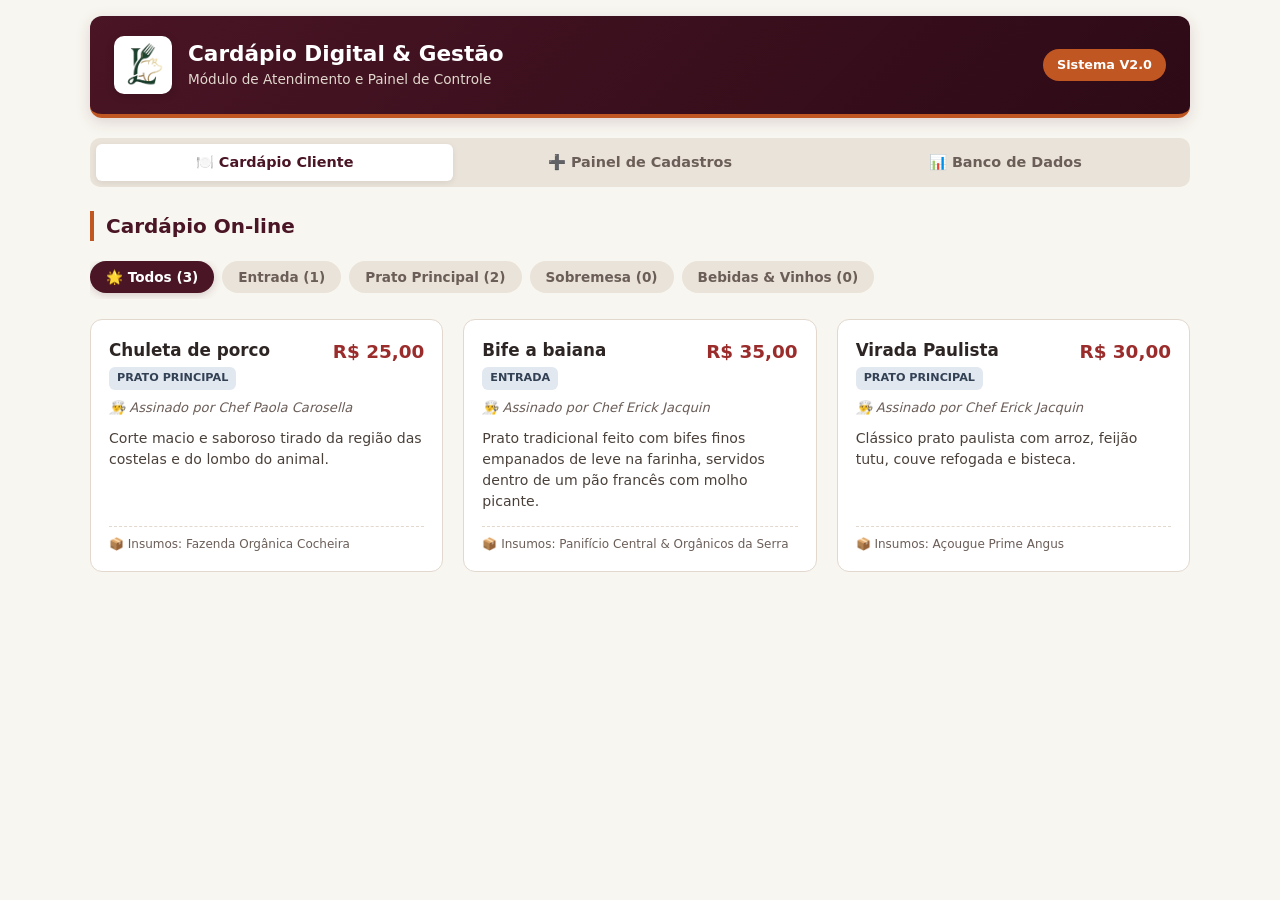
==== frontend/index.html @ 44ae213c "Organização do frontend" ====
<!DOCTYPE html>
<html lang="pt-BR">
<head>
    <meta charset="UTF-8">
    <meta name="viewport" content="width=device-width, initial-scale=1.0, maximum-scale=1.0">
    <title>Cardápio Digital - Painel & Cliente</title>
    <style>
        /* ==========================================================================
           1. VARIÁVEIS DE DESIGN & RESET
           ========================================================================== */
        :root {
            --primary-color: #4a1525;      /* Vinho Burgunda */
            --primary-hover: #360f1b;
            --accent-color: #c05621;       /* Terracota / Âmbar */
            --bg-body: #f8f6f0;            /* Creme suave */
            --card-bg: #ffffff;
            --text-main: #2c2523;
            --text-muted: #6b5e58;
            --border-color: #e2d8ce;
            --price-color: #9b2c2c;
            --danger-color: #e53e3e;
            
            /* Badges de Categorias */
            --badge-bg: #e2e8f0;
            --badge-text: #334155;
        }

        * {
            box-sizing: border-box;
            margin: 0;
            padding: 0;
            font-family: 'Segoe UI', system-ui, -apple-system, sans-serif;
        }

        body {
            background-color: var(--bg-body);
            color: var(--text-main);
            padding: 16px;
            line-height: 1.5;
        }

        .container {
            max-width: 1100px;
            margin: 0 auto;
        }

        /* Toast de Notificação */
        #toast {
            position: fixed;
            bottom: 20px;
            right: 20px;
            background-color: #2b6cb0;
            color: white;
            padding: 12px 20px;
            border-radius: 8px;
            box-shadow: 0 4px 12px rgba(0,0,0,0.15);
            font-weight: 600;
            display: none;
            z-index: 1000;
            transition: all 0.3s ease;
        }

        /* ==========================================================================
           2. CABEÇALHO, LOGO & NAVEGAÇÃO DE ABAS
           ========================================================================== */
        header {
            background: linear-gradient(135deg, var(--primary-color), #2d0a16);
            color: #ffffff;
            padding: 20px 24px;
            border-radius: 12px;
            margin-bottom: 20px;
            box-shadow: 0 4px 15px rgba(74, 21, 37, 0.15);
            display: flex;
            justify-content: space-between;
            align-items: center;
            border-bottom: 4px solid var(--accent-color);
            flex-wrap: wrap;
            gap: 12px;
        }

        .header-brand {
            display: flex;
            align-items: center;
            gap: 16px;
        }

        .logo-container {
            background-color: #ffffff;
            padding: 6px;
            border-radius: 10px;
            display: flex;
            align-items: center;
            justify-content: center;
            box-shadow: 0 2px 8px rgba(0, 0, 0, 0.15);
            width: 58px;
            height: 58px;
            flex-shrink: 0;
        }

        .header-logo {
            max-width: 100%;
            max-height: 100%;
            object-fit: contain;
        }

        header h1 {
            font-size: 1.35rem;
            font-weight: 700;
            line-height: 1.2;
        }

        header p {
            color: #e2d8ce;
            font-size: 0.85rem;
            margin-top: 2px;
        }

        .badge-version {
            background-color: var(--accent-color);
            color: #fff;
            padding: 6px 14px;
            border-radius: 20px;
            font-size: 0.8rem;
            font-weight: 600;
        }

        /* Barra de Abas Principal */
        .main-tabs {
            display: flex;
            gap: 8px;
            margin-bottom: 24px;
            background: #eae3d9;
            padding: 6px;
            border-radius: 10px;
            overflow-x: auto;
        }

        .tab-btn {
            flex: 1;
            padding: 10px 16px;
            border: none;
            background: transparent;
            color: var(--text-muted);
            font-weight: 700;
            font-size: 0.9rem;
            border-radius: 6px;
            cursor: pointer;
            transition: all 0.2s ease;
            white-space: nowrap;
            text-align: center;
        }

        .tab-btn.active {
            background-color: var(--card-bg);
            color: var(--primary-color);
            box-shadow: 0 2px 6px rgba(0,0,0,0.08);
        }

        .tab-content {
            display: none;
        }

        .tab-content.active {
            display: block;
        }

        /* ==========================================================================
           3. TITULOS DE SEÇÃO & FILTROS
           ========================================================================== */
        .section-header {
            display: flex;
            align-items: center;
            margin: 10px 0 20px 0;
        }

        .section-header h2 {
            font-size: 1.25rem;
            color: var(--primary-color);
            border-left: 4px solid var(--accent-color);
            padding-left: 12px;
        }

        .category-filter {
            display: flex;
            gap: 8px;
            margin-bottom: 20px;
            overflow-x: auto;
            padding-bottom: 6px;
            -webkit-overflow-scrolling: touch;
        }

        .category-btn {
            background-color: #eae3d9;
            color: var(--text-muted);
            border: none;
            padding: 8px 16px;
            border-radius: 25px;
            font-weight: 600;
            font-size: 0.85rem;
            cursor: pointer;
            transition: all 0.2s ease;
            white-space: nowrap;
        }

        .category-btn:hover, .category-btn.active {
            background-color: var(--primary-color);
            color: #ffffff;
            box-shadow: 0 2px 8px rgba(74, 21, 37, 0.2);
        }

        /* ==========================================================================
           4. CARDÁPIO - CARDS DE PRATOS
           ========================================================================== */
        .menu-grid {
            display: grid;
            grid-template-columns: repeat(auto-fill, minmax(290px, 1fr));
            gap: 20px;
            margin-bottom: 30px;
        }

        .menu-card {
            background: var(--card-bg);
            border: 1px solid var(--border-color);
            border-radius: 12px;
            padding: 18px;
            transition: transform 0.2s ease, box-shadow 0.2s ease;
            display: flex;
            flex-direction: column;
            justify-content: space-between;
        }

        .menu-card:hover {
            transform: translateY(-3px);
            box-shadow: 0 8px 20px rgba(0,0,0,0.06);
        }

        .card-top {
            display: flex;
            justify-content: space-between;
            align-items: flex-start;
            margin-bottom: 8px;
            gap: 8px;
        }

        .dish-title {
            font-size: 1.05rem;
            font-weight: 700;
            color: var(--text-main);
        }

        .dish-price {
            font-size: 1.15rem;
            font-weight: 800;
            color: var(--price-color);
            white-space: nowrap;
        }

        .badge-cat {
            display: inline-block;
            padding: 3px 8px;
            border-radius: 6px;
            font-size: 0.7rem;
            font-weight: 700;
            text-transform: uppercase;
            margin-top: 4px;
            background-color: var(--badge-bg);
            color: var(--badge-text);
        }

        .chef-signature {
            font-size: 0.82rem;
            color: var(--text-muted);
            font-style: italic;
            margin-bottom: 10px;
        }

        .dish-desc {
            font-size: 0.88rem;
            color: #4a403a;
            margin-bottom: 14px;
        }

        .supplier-info {
            font-size: 0.75rem;
            color: var(--text-muted);
            padding-top: 8px;
            border-top: 1px dashed var(--border-color);
        }

        /* ==========================================================================
           5. FORMULÁRIOS ADMINISTRATIVOS
           ========================================================================== */
        .form-card {
            background: var(--card-bg);
            border: 1px solid var(--border-color);
            border-radius: 12px;
            padding: 20px;
            margin-bottom: 24px;
            box-shadow: 0 2px 10px rgba(0,0,0,0.02);
        }

        .form-title {
            font-size: 1.05rem;
            font-weight: 700;
            color: var(--primary-color);
            margin-bottom: 16px;
            padding-bottom: 8px;
            border-bottom: 1px solid var(--border-color);
        }

        .form-grid {
            display: grid;
            grid-template-columns: repeat(12, 1fr);
            gap: 16px;
        }

        .col-12 { grid-column: span 12; }
        .col-6  { grid-column: span 6; }
        .col-4  { grid-column: span 4; }
        .col-3  { grid-column: span 3; }

        .form-group {
            display: flex;
            flex-direction: column;
        }

        .form-group label {
            font-size: 0.82rem;
            font-weight: 700;
            color: var(--text-main);
            margin-bottom: 6px;
        }

        .form-control {
            background-color: #faf8f5;
            border: 1px solid #ccc3b8;
            border-radius: 6px;
            padding: 10px 12px;
            font-size: 0.95rem; /* Evita auto-zoom no iOS */
            color: var(--text-main);
            outline: none;
            transition: border-color 0.2s, box-shadow 0.2s;
            width: 100%;
        }

        .form-control:focus {
            border-color: var(--accent-color);
            box-shadow: 0 0 0 3px rgba(192, 86, 33, 0.15);
            background-color: #ffffff;
        }

        textarea.form-control {
            resize: vertical;
            min-height: 80px;
        }

        .btn-primary {
            background-color: var(--primary-color);
            color: #ffffff;
            border: none;
            padding: 12px 24px;
            border-radius: 6px;
            font-weight: 700;
            font-size: 0.9rem;
            cursor: pointer;
            transition: background-color 0.2s;
            display: inline-block;
        }

        .btn-primary:hover {
            background-color: var(--primary-hover);
        }

        .side-forms {
            display: grid;
            grid-template-columns: 1fr 1fr;
            gap: 20px;
        }

        /* ==========================================================================
           6. TABELA DE DADOS
           ========================================================================== */
        .table-responsive {
            overflow-x: auto;
            border-radius: 8px;
            border: 1px solid var(--border-color);
            background: var(--card-bg);
            -webkit-overflow-scrolling: touch;
        }

        .data-table {
            width: 100%;
            border-collapse: collapse;
            text-align: left;
            font-size: 0.88rem;
            min-width: 600px;
        }

        .data-table th {
            background-color: var(--primary-color);
            color: #ffffff;
            padding: 12px 16px;
            font-weight: 600;
        }

        .data-table td {
            padding: 12px 16px;
            border-bottom: 1px solid var(--border-color);
        }

        .data-table tr:hover {
            background-color: #faf8f5;
        }

        .btn-delete {
            background-color: var(--danger-color);
            color: white;
            border: none;
            padding: 4px 10px;
            border-radius: 4px;
            cursor: pointer;
            font-size: 0.75rem;
            font-weight: bold;
        }

        .btn-delete:hover {
            background-color: #c53030;
        }

        .empty-state {
            text-align: center;
            padding: 30px;
            color: var(--text-muted);
            font-style: italic;
        }

        /* ==========================================================================
           7. MEDIA QUERIES (RESPONSIVIDADE)
           ========================================================================== */
        @media (max-width: 850px) {
            .side-forms { grid-template-columns: 1fr; }
            .col-6, .col-4, .col-3 { grid-column: span 12; }
            
            header {
                flex-direction: column;
                align-items: flex-start;
            }

            .badge-version {
                align-self: flex-start;
            }

            .menu-grid {
                grid-template-columns: 1fr;
            }
        }
    </style>
</head>
<body>

    <div class="container">
        
        <!-- Header -->
        <header>
            <div class="header-brand">
                <div class="logo-container">
                    <img src="logo_do_restarante-removebg-preview.png" alt="Logo" class="header-logo" onerror="this.style.display='none'">
                </div>
                <div>
                    <h1>Cardápio Digital & Gestão</h1>
                    <p>Módulo de Atendimento e Painel de Controle</p>
                </div>
            </div>
            <span class="badge-version">Sistema V2.0</span>
        </header>

        <!-- Navegação por Abas Responsivas -->
        <nav class="main-tabs">
            <button class="tab-btn active" onclick="switchTab('cliente-tab')">🍽️ Cardápio Cliente</button>
            <button class="tab-btn" onclick="switchTab('admin-tab')">➕ Painel de Cadastros</button>
            <button class="tab-btn" onclick="switchTab('dados-tab')">📊 Banco de Dados</button>
        </nav>

        <!-- ==========================================
             ABA 1: VISÃO DO CLIENTE
             ========================================== -->
        <div id="cliente-tab" class="tab-content active">
            <div class="section-header">
                <h2>Cardápio On-line</h2>
            </div>

            <!-- Filtros Dinâmicos -->
            <div class="category-filter" id="categoryFilterContainer">
                <!-- Injetado por JS -->
            </div>

            <!-- Grid de Pratos -->
            <div class="menu-grid" id="menuGrid">
                <!-- Injetado por JS -->
            </div>
        </div>

        <!-- ==========================================
             ABA 2: PAINEL DE CADASTROS (ADMIN)
             ========================================== -->
        <div id="admin-tab" class="tab-content">
            <div class="section-header">
                <h2>Painel Administrativo de Cadastros</h2>
            </div>

            <!-- Form: Prato -->
            <div class="form-card">
                <div class="form-title">➕ Cadastrar Novo Prato</div>
                <form id="formPrato">
                    <div class="form-grid">
                        <div class="form-group col-6">
                            <label for="nome">Nome do Prato *</label>
                            <input type="text" id="nome" class="form-control" placeholder="Ex: Medallion de Mignon ao Molho Gorgonzola" required>
                        </div>

                        <div class="form-group col-3">
                            <label for="preco">Preço (R$) *</label>
                            <input type="number" step="0.01" id="preco" class="form-control" placeholder="00.00" required>
                        </div>

                        <div class="form-group col-3">
                            <label for="categoria">Categoria *</label>
                            <select id="categoria" class="form-control" required>
                                <!-- Injetado por JS -->
                            </select>
                        </div>

                        <div class="form-group col-12">
                            <label for="descricao">Descrição Gastronômica & Ingredientes</label>
                            <textarea id="descricao" class="form-control" placeholder="Descreva os detalhes da preparação..."></textarea>
                        </div>

                        <div class="form-group col-6">
                            <label for="chef">Chef Responsável</label>
                            <select id="chef" class="form-control">
                                <!-- Injetado por JS -->
                            </select>
                        </div>

                        <div class="form-group col-6">
                            <label for="fornecedor">Fornecedor Principal de Insumo</label>
                            <input type="text" id="fornecedor" class="form-control" placeholder="Ex: Açougue Prime Angus">
                        </div>

                        <div class="form-group col-12" style="text-align: right; margin-top: 10px;">
                            <button type="submit" class="btn-primary">💾 Salvar Prato no Cardápio</button>
                        </div>
                    </div>
                </form>
            </div>

            <!-- Form Cadastros Auxiliares -->
            <div class="side-forms">
                <!-- Cadastro Categoria -->
                <div class="form-card">
                    <div class="form-title">📁 Cadastrar Nova Categoria</div>
                    <form id="formCategoria">
                        <div class="form-group" style="margin-bottom: 12px;">
                            <label for="cat_nome">Nome da Categoria *</label>
                            <input type="text" id="cat_nome" class="form-control" placeholder="Ex: Bebidas & Vinhos" required>
                        </div>
                        <button type="submit" class="btn-primary" style="width: 100%;">Salvar Categoria</button>
                    </form>
                </div>

                <!-- Cadastro Chef -->
                <div class="form-card">
                    <div class="form-title">👨‍🍳 Cadastrar Novo Chef</div>
                    <form id="formChef">
                        <div class="form-group" style="margin-bottom: 12px;">
                            <label for="chef_nome">Nome do Chef *</label>
                            <input type="text" id="chef_nome" class="form-control" placeholder="Ex: Chef Helena Rizzo" required>
                        </div>
                        <button type="submit" class="btn-primary" style="width: 100%;">Salvar Chef</button>
                    </form>
                </div>
            </div>
        </div>

        <!-- ==========================================
             ABA 3: TABELA DO BANCO DE DADOS
             ========================================== -->
        <div id="dados-tab" class="tab-content">
            <div class="section-header">
                <h2>Tabela Geral de Pratos (Visão do Banco de Dados)</h2>
            </div>

            <div class="table-responsive">
                <table class="data-table">
                    <thead>
                        <tr>
                            <th>ID</th>
                            <th>Prato</th>
                            <th>Categoria</th>
                            <th>Chef Responsável</th>
                            <th>Fornecedor Insumo</th>
                            <th style="text-align: right;">Preço</th>
                            <th style="text-align: center;">Ação</th>
                        </tr>
                    </thead>
                    <tbody id="dataTableBody">
                        <!-- Injetado por JS -->
                    </tbody>
                </table>
            </div>
        </div>

    </div>

    <!-- Toast Notification -->
    <div id="toast">Ação realizada com sucesso!</div>

    <!-- ==========================================================================
         8. LÓGICA DE JAVASCRIPT & PERSISTÊNCIA (LOCALSTORAGE)
         ========================================================================== -->
    <script>
        // Dados Padrão Iniciais
        const defaultState = {
            categories: ["Entrada", "Prato Principal", "Sobremesa", "Bebidas & Vinhos"],
            chefs: ["Chef Paola Carosella", "Chef Erick Jacquin"],
            dishes: [
                {
                    id: 1,
                    nome: "Chuleta de porco",
                    preco: 25.00,
                    categoria: "Prato Principal",
                    chef: "Chef Paola Carosella",
                    fornecedor: "Fazenda Orgânica Cocheira",
                    descricao: "Corte macio e saboroso tirado da região das costelas e do lombo do animal."
                },
                {
                    id: 2,
                    nome: "Bife a baiana",
                    preco: 35.00,
                    categoria: "Entrada",
                    chef: "Chef Erick Jacquin",
                    fornecedor: "Panifício Central & Orgânicos da Serra",
                    descricao: "Prato tradicional feito com bifes finos empanados de leve na farinha, servidos dentro de um pão francês com molho picante."
                },
                {
                    id: 3,
                    nome: "Virada Paulista",
                    preco: 30.00,
                    categoria: "Prato Principal",
                    chef: "Chef Erick Jacquin",
                    fornecedor: "Açougue Prime Angus",
                    descricao: "Clássico prato paulista com arroz, feijão tutu, couve refogada e bisteca."
                }
            ]
        };

        // Estado da Aplicação
        let appData = JSON.parse(localStorage.getItem('cardapio_data')) || defaultState;
        let activeCategoryFilter = "Todos";

        // Notificação Toast
        function showToast(message) {
            const toast = document.getElementById('toast');
            toast.innerText = message;
            toast.style.display = 'block';
            setTimeout(() => {
                toast.style.display = 'none';
            }, 3000);
        }

        // Troca de Abas
        function switchTab(tabId) {
            document.querySelectorAll('.tab-content').forEach(el => el.classList.remove('active'));
            document.querySelectorAll('.tab-btn').forEach(el => el.classList.remove('active'));
            
            document.getElementById(tabId).classList.add('active');
            event.currentTarget.classList.add('active');
        }

        // Salva Dados no LocalStorage
        function saveData() {
            localStorage.setItem('cardapio_data', JSON.stringify(appData));
            renderAll();
        }

        // Renderiza tudo
        function renderAll() {
            renderCategoriesFilter();
            renderSelects();
            renderMenu();
            renderTable();
        }

        // Renderiza Filtro de Categorias no Cardápio do Cliente
        function renderCategoriesFilter() {
            const container = document.getElementById('categoryFilterContainer');
            container.innerHTML = '';

            const allBtn = document.createElement('button');
            allBtn.className = `category-btn ${activeCategoryFilter === 'Todos' ? 'active' : ''}`;
            allBtn.innerText = `🌟 Todos (${appData.dishes.length})`;
            allBtn.onclick = () => { activeCategoryFilter = 'Todos'; renderAll(); };
            container.appendChild(allBtn);

            appData.categories.forEach(cat => {
                const count = appData.dishes.filter(d => d.categoria === cat).length;
                const btn = document.createElement('button');
                btn.className = `category-btn ${activeCategoryFilter === cat ? 'active' : ''}`;
                btn.innerText = `${cat} (${count})`;
                btn.onclick = () => { activeCategoryFilter = cat; renderAll(); };
                container.appendChild(btn);
            });
        }

        // Preenche Selects nos Formulários
        function renderSelects() {
            const catSelect = document.getElementById('categoria');
            const chefSelect = document.getElementById('chef');

            catSelect.innerHTML = '<option value="">Selecione...</option>';
            appData.categories.forEach(cat => {
                catSelect.innerHTML += `<option value="${cat}">${cat}</option>`;
            });

            chefSelect.innerHTML = '<option value="">Selecione o Chef...</option>';
            appData.chefs.forEach(chef => {
                chefSelect.innerHTML += `<option value="${chef}">${chef}</option>`;
            });
        }

        // Renderiza os Cards no Cardápio do Cliente
        function renderMenu() {
            const container = document.getElementById('menuGrid');
            container.innerHTML = '';

            const filteredDishes = activeCategoryFilter === 'Todos' 
                ? appData.dishes 
                : appData.dishes.filter(d => d.categoria === activeCategoryFilter);

            if (filteredDishes.length === 0) {
                container.innerHTML = `<div class="empty-state">Nenhum prato encontrado nesta categoria.</div>`;
                return;
            }

            filteredDishes.forEach(dish => {
                const card = document.createElement('div');
                card.className = 'menu-card';
                card.innerHTML = `
                    <div>
                        <div class="card-top">
                            <div>
                                <div class="dish-title">${dish.nome}</div>
                                <span class="badge-cat">${dish.categoria}</span>
                            </div>
                            <div class="dish-price">R$ ${parseFloat(dish.preco).toFixed(2).replace('.', ',')}</div>
                        </div>
                        <div class="chef-signature">👨‍🍳 Assinado por ${dish.chef || 'Chef da Casa'}</div>
                        <p class="dish-desc">${dish.descricao || 'Sem descrição informada.'}</p>
                    </div>
                    <div class="supplier-info">📦 Insumos: ${dish.fornecedor || 'Fornecedor Local'}</div>
                `;
                container.appendChild(card);
            });
        }

        // Renderiza a Tabela de Dados (Painel do Banco)
        function renderTable() {
            const tbody = document.getElementById('dataTableBody');
            tbody.innerHTML = '';

            if (appData.dishes.length === 0) {
                tbody.innerHTML = `<tr><td colspan="7" class="empty-state">Nenhum prato cadastrado.</td></tr>`;
                return;
            }

            appData.dishes.forEach(dish => {
                const tr = document.createElement('tr');
                tr.innerHTML = `
                    <td>#${dish.id}</td>
                    <td><strong>${dish.nome}</strong></td>
                    <td><span class="badge-cat">${dish.categoria}</span></td>
                    <td>${dish.chef || '-'}</td>
                    <td>${dish.fornecedor || '-'}</td>
                    <td style="text-align: right; font-weight: bold; color: var(--price-color);">
                        R$ ${parseFloat(dish.preco).toFixed(2).replace('.', ',')}
                    </td>
                    <td style="text-align: center;">
                        <button class="btn-delete" onclick="deleteDish(${dish.id})">🗑️ Excluir</button>
                    </td>
                `;
                tbody.appendChild(tr);
            });
        }

        // Função: Salvar Prato
        document.getElementById('formPrato').addEventListener('submit', (e) => {
            e.preventDefault();
            
            const newDish = {
                id: Date.now(),
                nome: document.getElementById('nome').value,
                preco: parseFloat(document.getElementById('preco').value),
                categoria: document.getElementById('categoria').value,
                descricao: document.getElementById('descricao').value,
                chef: document.getElementById('chef').value,
                fornecedor: document.getElementById('fornecedor').value
            };

            appData.dishes.push(newDish);
            saveData();
            e.target.reset();
            showToast("✅ Prato cadastrado com sucesso!");
        });

        // Função: Salvar Categoria
        document.getElementById('formCategoria').addEventListener('submit', (e) => {
            e.preventDefault();
            const catNome = document.getElementById('cat_nome').value.trim();

            if (catNome && !appData.categories.includes(catNome)) {
                appData.categories.push(catNome);
                saveData();
                e.target.reset();
                showToast("📁 Categoria salva!");
            }
        });

        // Função: Salvar Chef
        document.getElementById('formChef').addEventListener('submit', (e) => {
            e.preventDefault();
            const chefNome = document.getElementById('chef_nome').value.trim();

            if (chefNome && !appData.chefs.includes(chefNome)) {
                appData.chefs.push(chefNome);
                saveData();
                e.target.reset();
                showToast("👨‍🍳 Chef cadastrado!");
            }
        });

        // Função: Deletar Prato
        function deleteDish(id) {
            if (confirm("Deseja realmente remover este prato?")) {
                appData.dishes = appData.dishes.filter(d => d.id !== id);
                saveData();
                showToast("🗑️ Prato excluído!");
            }
        }

        // Inicializar a Aplicação
        renderAll();
    </script>
</body>
</html>
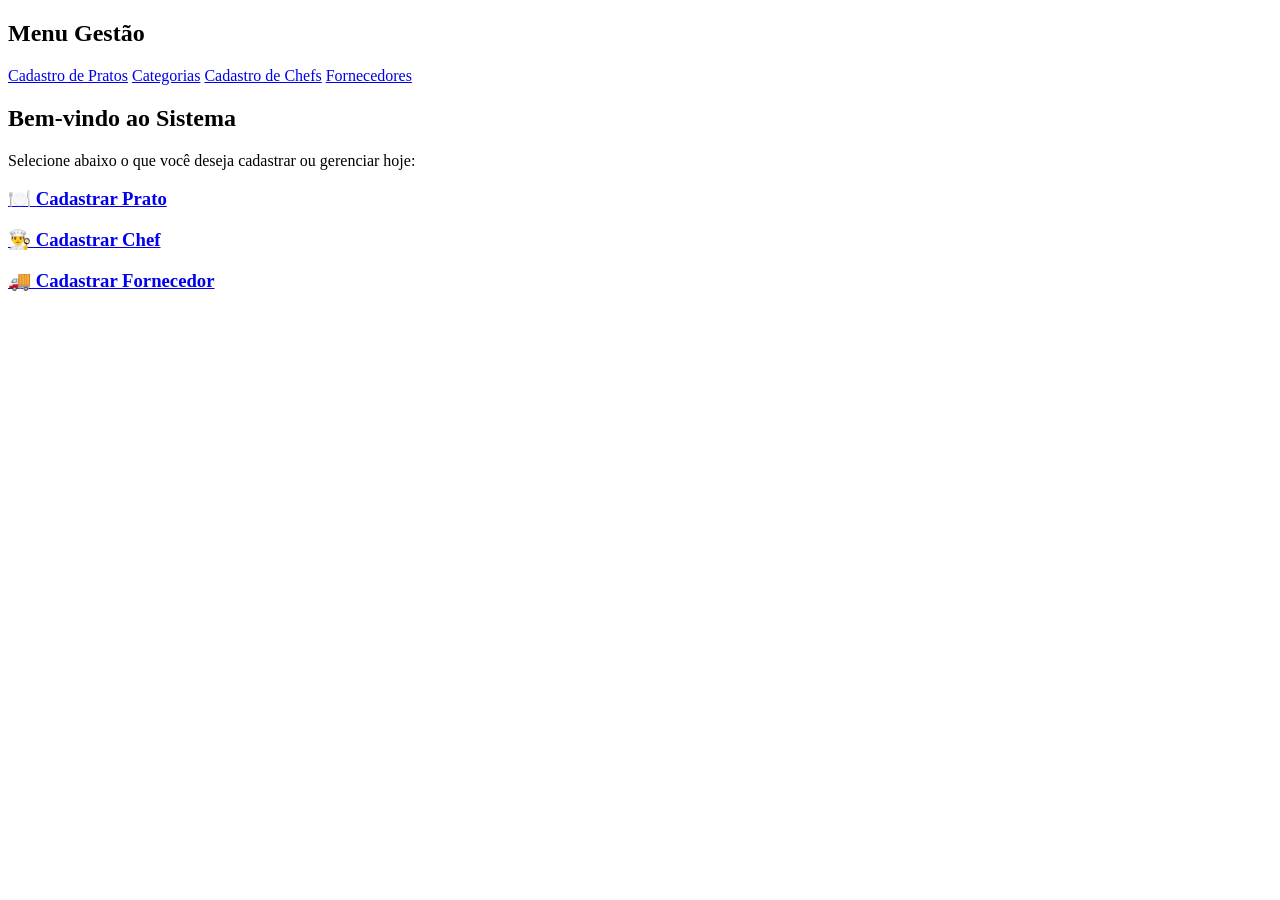
==== commit 5d72f2e1: "Arrumando html's" ====
--- a/frontend/index.html
+++ b/frontend/index.html
@@ -2,853 +2,34 @@
 <html lang="pt-BR">
 <head>
     <meta charset="UTF-8">
-    <meta name="viewport" content="width=device-width, initial-scale=1.0, maximum-scale=1.0">
-    <title>Cardápio Digital - Painel & Cliente</title>
-    <style>
-        /* ==========================================================================
-           1. VARIÁVEIS DE DESIGN & RESET
-           ========================================================================== */
-        :root {
-            --primary-color: #4a1525;      /* Vinho Burgunda */
-            --primary-hover: #360f1b;
-            --accent-color: #c05621;       /* Terracota / Âmbar */
-            --bg-body: #f8f6f0;            /* Creme suave */
-            --card-bg: #ffffff;
-            --text-main: #2c2523;
-            --text-muted: #6b5e58;
-            --border-color: #e2d8ce;
-            --price-color: #9b2c2c;
-            --danger-color: #e53e3e;
-            
-            /* Badges de Categorias */
-            --badge-bg: #e2e8f0;
-            --badge-text: #334155;
-        }
-
-        * {
-            box-sizing: border-box;
-            margin: 0;
-            padding: 0;
-            font-family: 'Segoe UI', system-ui, -apple-system, sans-serif;
-        }
-
-        body {
-            background-color: var(--bg-body);
-            color: var(--text-main);
-            padding: 16px;
-            line-height: 1.5;
-        }
-
-        .container {
-            max-width: 1100px;
-            margin: 0 auto;
-        }
-
-        /* Toast de Notificação */
-        #toast {
-            position: fixed;
-            bottom: 20px;
-            right: 20px;
-            background-color: #2b6cb0;
-            color: white;
-            padding: 12px 20px;
-            border-radius: 8px;
-            box-shadow: 0 4px 12px rgba(0,0,0,0.15);
-            font-weight: 600;
-            display: none;
-            z-index: 1000;
-            transition: all 0.3s ease;
-        }
-
-        /* ==========================================================================
-           2. CABEÇALHO, LOGO & NAVEGAÇÃO DE ABAS
-           ========================================================================== */
-        header {
-            background: linear-gradient(135deg, var(--primary-color), #2d0a16);
-            color: #ffffff;
-            padding: 20px 24px;
-            border-radius: 12px;
-            margin-bottom: 20px;
-            box-shadow: 0 4px 15px rgba(74, 21, 37, 0.15);
-            display: flex;
-            justify-content: space-between;
-            align-items: center;
-            border-bottom: 4px solid var(--accent-color);
-            flex-wrap: wrap;
-            gap: 12px;
-        }
-
-        .header-brand {
-            display: flex;
-            align-items: center;
-            gap: 16px;
-        }
-
-        .logo-container {
-            background-color: #ffffff;
-            padding: 6px;
-            border-radius: 10px;
-            display: flex;
-            align-items: center;
-            justify-content: center;
-            box-shadow: 0 2px 8px rgba(0, 0, 0, 0.15);
-            width: 58px;
-            height: 58px;
-            flex-shrink: 0;
-        }
-
-        .header-logo {
-            max-width: 100%;
-            max-height: 100%;
-            object-fit: contain;
-        }
-
-        header h1 {
-            font-size: 1.35rem;
-            font-weight: 700;
-            line-height: 1.2;
-        }
-
-        header p {
-            color: #e2d8ce;
-            font-size: 0.85rem;
-            margin-top: 2px;
-        }
-
-        .badge-version {
-            background-color: var(--accent-color);
-            color: #fff;
-            padding: 6px 14px;
-            border-radius: 20px;
-            font-size: 0.8rem;
-            font-weight: 600;
-        }
-
-        /* Barra de Abas Principal */
-        .main-tabs {
-            display: flex;
-            gap: 8px;
-            margin-bottom: 24px;
-            background: #eae3d9;
-            padding: 6px;
-            border-radius: 10px;
-            overflow-x: auto;
-        }
-
-        .tab-btn {
-            flex: 1;
-            padding: 10px 16px;
-            border: none;
-            background: transparent;
-            color: var(--text-muted);
-            font-weight: 700;
-            font-size: 0.9rem;
-            border-radius: 6px;
-            cursor: pointer;
-            transition: all 0.2s ease;
-            white-space: nowrap;
-            text-align: center;
-        }
-
-        .tab-btn.active {
-            background-color: var(--card-bg);
-            color: var(--primary-color);
-            box-shadow: 0 2px 6px rgba(0,0,0,0.08);
-        }
-
-        .tab-content {
-            display: none;
-        }
-
-        .tab-content.active {
-            display: block;
-        }
-
-        /* ==========================================================================
-           3. TITULOS DE SEÇÃO & FILTROS
-           ========================================================================== */
-        .section-header {
-            display: flex;
-            align-items: center;
-            margin: 10px 0 20px 0;
-        }
-
-        .section-header h2 {
-            font-size: 1.25rem;
-            color: var(--primary-color);
-            border-left: 4px solid var(--accent-color);
-            padding-left: 12px;
-        }
-
-        .category-filter {
-            display: flex;
-            gap: 8px;
-            margin-bottom: 20px;
-            overflow-x: auto;
-            padding-bottom: 6px;
-            -webkit-overflow-scrolling: touch;
-        }
-
-        .category-btn {
-            background-color: #eae3d9;
-            color: var(--text-muted);
-            border: none;
-            padding: 8px 16px;
-            border-radius: 25px;
-            font-weight: 600;
-            font-size: 0.85rem;
-            cursor: pointer;
-            transition: all 0.2s ease;
-            white-space: nowrap;
-        }
-
-        .category-btn:hover, .category-btn.active {
-            background-color: var(--primary-color);
-            color: #ffffff;
-            box-shadow: 0 2px 8px rgba(74, 21, 37, 0.2);
-        }
-
-        /* ==========================================================================
-           4. CARDÁPIO - CARDS DE PRATOS
-           ========================================================================== */
-        .menu-grid {
-            display: grid;
-            grid-template-columns: repeat(auto-fill, minmax(290px, 1fr));
-            gap: 20px;
-            margin-bottom: 30px;
-        }
-
-        .menu-card {
-            background: var(--card-bg);
-            border: 1px solid var(--border-color);
-            border-radius: 12px;
-            padding: 18px;
-            transition: transform 0.2s ease, box-shadow 0.2s ease;
-            display: flex;
-            flex-direction: column;
-            justify-content: space-between;
-        }
-
-        .menu-card:hover {
-            transform: translateY(-3px);
-            box-shadow: 0 8px 20px rgba(0,0,0,0.06);
-        }
-
-        .card-top {
-            display: flex;
-            justify-content: space-between;
-            align-items: flex-start;
-            margin-bottom: 8px;
-            gap: 8px;
-        }
-
-        .dish-title {
-            font-size: 1.05rem;
-            font-weight: 700;
-            color: var(--text-main);
-        }
-
-        .dish-price {
-            font-size: 1.15rem;
-            font-weight: 800;
-            color: var(--price-color);
-            white-space: nowrap;
-        }
-
-        .badge-cat {
-            display: inline-block;
-            padding: 3px 8px;
-            border-radius: 6px;
-            font-size: 0.7rem;
-            font-weight: 700;
-            text-transform: uppercase;
-            margin-top: 4px;
-            background-color: var(--badge-bg);
-            color: var(--badge-text);
-        }
-
-        .chef-signature {
-            font-size: 0.82rem;
-            color: var(--text-muted);
-            font-style: italic;
-            margin-bottom: 10px;
-        }
-
-        .dish-desc {
-            font-size: 0.88rem;
-            color: #4a403a;
-            margin-bottom: 14px;
-        }
-
-        .supplier-info {
-            font-size: 0.75rem;
-            color: var(--text-muted);
-            padding-top: 8px;
-            border-top: 1px dashed var(--border-color);
-        }
-
-        /* ==========================================================================
-           5. FORMULÁRIOS ADMINISTRATIVOS
-           ========================================================================== */
-        .form-card {
-            background: var(--card-bg);
-            border: 1px solid var(--border-color);
-            border-radius: 12px;
-            padding: 20px;
-            margin-bottom: 24px;
-            box-shadow: 0 2px 10px rgba(0,0,0,0.02);
-        }
-
-        .form-title {
-            font-size: 1.05rem;
-            font-weight: 700;
-            color: var(--primary-color);
-            margin-bottom: 16px;
-            padding-bottom: 8px;
-            border-bottom: 1px solid var(--border-color);
-        }
-
-        .form-grid {
-            display: grid;
-            grid-template-columns: repeat(12, 1fr);
-            gap: 16px;
-        }
-
-        .col-12 { grid-column: span 12; }
-        .col-6  { grid-column: span 6; }
-        .col-4  { grid-column: span 4; }
-        .col-3  { grid-column: span 3; }
-
-        .form-group {
-            display: flex;
-            flex-direction: column;
-        }
-
-        .form-group label {
-            font-size: 0.82rem;
-            font-weight: 700;
-            color: var(--text-main);
-            margin-bottom: 6px;
-        }
-
-        .form-control {
-            background-color: #faf8f5;
-            border: 1px solid #ccc3b8;
-            border-radius: 6px;
-            padding: 10px 12px;
-            font-size: 0.95rem; /* Evita auto-zoom no iOS */
-            color: var(--text-main);
-            outline: none;
-            transition: border-color 0.2s, box-shadow 0.2s;
-            width: 100%;
-        }
-
-        .form-control:focus {
-            border-color: var(--accent-color);
-            box-shadow: 0 0 0 3px rgba(192, 86, 33, 0.15);
-            background-color: #ffffff;
-        }
-
-        textarea.form-control {
-            resize: vertical;
-            min-height: 80px;
-        }
-
-        .btn-primary {
-            background-color: var(--primary-color);
-            color: #ffffff;
-            border: none;
-            padding: 12px 24px;
-            border-radius: 6px;
-            font-weight: 700;
-            font-size: 0.9rem;
-            cursor: pointer;
-            transition: background-color 0.2s;
-            display: inline-block;
-        }
-
-        .btn-primary:hover {
-            background-color: var(--primary-hover);
-        }
-
-        .side-forms {
-            display: grid;
-            grid-template-columns: 1fr 1fr;
-            gap: 20px;
-        }
-
-        /* ==========================================================================
-           6. TABELA DE DADOS
-           ========================================================================== */
-        .table-responsive {
-            overflow-x: auto;
-            border-radius: 8px;
-            border: 1px solid var(--border-color);
-            background: var(--card-bg);
-            -webkit-overflow-scrolling: touch;
-        }
-
-        .data-table {
-            width: 100%;
-            border-collapse: collapse;
-            text-align: left;
-            font-size: 0.88rem;
-            min-width: 600px;
-        }
-
-        .data-table th {
-            background-color: var(--primary-color);
-            color: #ffffff;
-            padding: 12px 16px;
-            font-weight: 600;
-        }
-
-        .data-table td {
-            padding: 12px 16px;
-            border-bottom: 1px solid var(--border-color);
-        }
-
-        .data-table tr:hover {
-            background-color: #faf8f5;
-        }
-
-        .btn-delete {
-            background-color: var(--danger-color);
-            color: white;
-            border: none;
-            padding: 4px 10px;
-            border-radius: 4px;
-            cursor: pointer;
-            font-size: 0.75rem;
-            font-weight: bold;
-        }
-
-        .btn-delete:hover {
-            background-color: #c53030;
-        }
-
-        .empty-state {
-            text-align: center;
-            padding: 30px;
-            color: var(--text-muted);
-            font-style: italic;
-        }
-
-        /* ==========================================================================
-           7. MEDIA QUERIES (RESPONSIVIDADE)
-           ========================================================================== */
-        @media (max-width: 850px) {
-            .side-forms { grid-template-columns: 1fr; }
-            .col-6, .col-4, .col-3 { grid-column: span 12; }
-            
-            header {
-                flex-direction: column;
-                align-items: flex-start;
-            }
-
-            .badge-version {
-                align-self: flex-start;
-            }
-
-            .menu-grid {
-                grid-template-columns: 1fr;
-            }
-        }
-    </style>
+    <title>Início - Gestão</title>
+    <link rel="stylesheet" href="Style/style.css">
 </head>
 <body>
+    <nav>
+        <h2>Menu Gestão</h2>
+        <a href="prato.html">Cadastro de Pratos</a>
+        <a href="categoria.html">Categorias</a>
+        <a href="chef.html">Cadastro de Chefs</a>
+        <a href="fornecedor.html">Fornecedores</a>
+    </nav>
 
-    <div class="container">
-        
-        <!-- Header -->
-        <header>
-            <div class="header-brand">
-                <div class="logo-container">
-                    <img src="logo_do_restarante-removebg-preview.png" alt="Logo" class="header-logo" onerror="this.style.display='none'">
-                </div>
-                <div>
-                    <h1>Cardápio Digital & Gestão</h1>
-                    <p>Módulo de Atendimento e Painel de Controle</p>
-                </div>
+    <main>
+        <section class="page">
+            <h1>Bem-vindo ao Sistema</h1>
+            <p>Selecione abaixo o que você deseja cadastrar ou gerenciar hoje:</p>
+            <div class="home-cards">
+                <a href="pratos.html" class="card">
+                    <h3>🍽️ Cadastrar Prato</h3>
+                </a>
+                <a href="chefs.html" class="card">
+                    <h3>👨‍🍳 Cadastrar Chef</h3>
+                </a>
+                <a href="fornecedores.html" class="card">
+                    <h3>🚚 Cadastrar Fornecedor</h3>
+                </a>
             </div>
-            <span class="badge-version">Sistema V2.0</span>
-        </header>
-
-        <!-- Navegação por Abas Responsivas -->
-        <nav class="main-tabs">
-            <button class="tab-btn active" onclick="switchTab('cliente-tab')">🍽️ Cardápio Cliente</button>
-            <button class="tab-btn" onclick="switchTab('admin-tab')">➕ Painel de Cadastros</button>
-            <button class="tab-btn" onclick="switchTab('dados-tab')">📊 Banco de Dados</button>
-        </nav>
-
-        <!-- ==========================================
-             ABA 1: VISÃO DO CLIENTE
-             ========================================== -->
-        <div id="cliente-tab" class="tab-content active">
-            <div class="section-header">
-                <h2>Cardápio On-line</h2>
-            </div>
-
-            <!-- Filtros Dinâmicos -->
-            <div class="category-filter" id="categoryFilterContainer">
-                <!-- Injetado por JS -->
-            </div>
-
-            <!-- Grid de Pratos -->
-            <div class="menu-grid" id="menuGrid">
-                <!-- Injetado por JS -->
-            </div>
-        </div>
-
-        <!-- ==========================================
-             ABA 2: PAINEL DE CADASTROS (ADMIN)
-             ========================================== -->
-        <div id="admin-tab" class="tab-content">
-            <div class="section-header">
-                <h2>Painel Administrativo de Cadastros</h2>
-            </div>
-
-            <!-- Form: Prato -->
-            <div class="form-card">
-                <div class="form-title">➕ Cadastrar Novo Prato</div>
-                <form id="formPrato">
-                    <div class="form-grid">
-                        <div class="form-group col-6">
-                            <label for="nome">Nome do Prato *</label>
-                            <input type="text" id="nome" class="form-control" placeholder="Ex: Medallion de Mignon ao Molho Gorgonzola" required>
-                        </div>
-
-                        <div class="form-group col-3">
-                            <label for="preco">Preço (R$) *</label>
-                            <input type="number" step="0.01" id="preco" class="form-control" placeholder="00.00" required>
-                        </div>
-
-                        <div class="form-group col-3">
-                            <label for="categoria">Categoria *</label>
-                            <select id="categoria" class="form-control" required>
-                                <!-- Injetado por JS -->
-                            </select>
-                        </div>
-
-                        <div class="form-group col-12">
-                            <label for="descricao">Descrição Gastronômica & Ingredientes</label>
-                            <textarea id="descricao" class="form-control" placeholder="Descreva os detalhes da preparação..."></textarea>
-                        </div>
-
-                        <div class="form-group col-6">
-                            <label for="chef">Chef Responsável</label>
-                            <select id="chef" class="form-control">
-                                <!-- Injetado por JS -->
-                            </select>
-                        </div>
-
-                        <div class="form-group col-6">
-                            <label for="fornecedor">Fornecedor Principal de Insumo</label>
-                            <input type="text" id="fornecedor" class="form-control" placeholder="Ex: Açougue Prime Angus">
-                        </div>
-
-                        <div class="form-group col-12" style="text-align: right; margin-top: 10px;">
-                            <button type="submit" class="btn-primary">💾 Salvar Prato no Cardápio</button>
-                        </div>
-                    </div>
-                </form>
-            </div>
-
-            <!-- Form Cadastros Auxiliares -->
-            <div class="side-forms">
-                <!-- Cadastro Categoria -->
-                <div class="form-card">
-                    <div class="form-title">📁 Cadastrar Nova Categoria</div>
-                    <form id="formCategoria">
-                        <div class="form-group" style="margin-bottom: 12px;">
-                            <label for="cat_nome">Nome da Categoria *</label>
-                            <input type="text" id="cat_nome" class="form-control" placeholder="Ex: Bebidas & Vinhos" required>
-                        </div>
-                        <button type="submit" class="btn-primary" style="width: 100%;">Salvar Categoria</button>
-                    </form>
-                </div>
-
-                <!-- Cadastro Chef -->
-                <div class="form-card">
-                    <div class="form-title">👨‍🍳 Cadastrar Novo Chef</div>
-                    <form id="formChef">
-                        <div class="form-group" style="margin-bottom: 12px;">
-                            <label for="chef_nome">Nome do Chef *</label>
-                            <input type="text" id="chef_nome" class="form-control" placeholder="Ex: Chef Helena Rizzo" required>
-                        </div>
-                        <button type="submit" class="btn-primary" style="width: 100%;">Salvar Chef</button>
-                    </form>
-                </div>
-            </div>
-        </div>
-
-        <!-- ==========================================
-             ABA 3: TABELA DO BANCO DE DADOS
-             ========================================== -->
-        <div id="dados-tab" class="tab-content">
-            <div class="section-header">
-                <h2>Tabela Geral de Pratos (Visão do Banco de Dados)</h2>
-            </div>
-
-            <div class="table-responsive">
-                <table class="data-table">
-                    <thead>
-                        <tr>
-                            <th>ID</th>
-                            <th>Prato</th>
-                            <th>Categoria</th>
-                            <th>Chef Responsável</th>
-                            <th>Fornecedor Insumo</th>
-                            <th style="text-align: right;">Preço</th>
-                            <th style="text-align: center;">Ação</th>
-                        </tr>
-                    </thead>
-                    <tbody id="dataTableBody">
-                        <!-- Injetado por JS -->
-                    </tbody>
-                </table>
-            </div>
-        </div>
-
-    </div>
-
-    <!-- Toast Notification -->
-    <div id="toast">Ação realizada com sucesso!</div>
-
-    <!-- ==========================================================================
-         8. LÓGICA DE JAVASCRIPT & PERSISTÊNCIA (LOCALSTORAGE)
-         ========================================================================== -->
-    <script>
-        // Dados Padrão Iniciais
-        const defaultState = {
-            categories: ["Entrada", "Prato Principal", "Sobremesa", "Bebidas & Vinhos"],
-            chefs: ["Chef Paola Carosella", "Chef Erick Jacquin"],
-            dishes: [
-                {
-                    id: 1,
-                    nome: "Chuleta de porco",
-                    preco: 25.00,
-                    categoria: "Prato Principal",
-                    chef: "Chef Paola Carosella",
-                    fornecedor: "Fazenda Orgânica Cocheira",
-                    descricao: "Corte macio e saboroso tirado da região das costelas e do lombo do animal."
-                },
-                {
-                    id: 2,
-                    nome: "Bife a baiana",
-                    preco: 35.00,
-                    categoria: "Entrada",
-                    chef: "Chef Erick Jacquin",
-                    fornecedor: "Panifício Central & Orgânicos da Serra",
-                    descricao: "Prato tradicional feito com bifes finos empanados de leve na farinha, servidos dentro de um pão francês com molho picante."
-                },
-                {
-                    id: 3,
-                    nome: "Virada Paulista",
-                    preco: 30.00,
-                    categoria: "Prato Principal",
-                    chef: "Chef Erick Jacquin",
-                    fornecedor: "Açougue Prime Angus",
-                    descricao: "Clássico prato paulista com arroz, feijão tutu, couve refogada e bisteca."
-                }
-            ]
-        };
-
-        // Estado da Aplicação
-        let appData = JSON.parse(localStorage.getItem('cardapio_data')) || defaultState;
-        let activeCategoryFilter = "Todos";
-
-        // Notificação Toast
-        function showToast(message) {
-            const toast = document.getElementById('toast');
-            toast.innerText = message;
-            toast.style.display = 'block';
-            setTimeout(() => {
-                toast.style.display = 'none';
-            }, 3000);
-        }
-
-        // Troca de Abas
-        function switchTab(tabId) {
-            document.querySelectorAll('.tab-content').forEach(el => el.classList.remove('active'));
-            document.querySelectorAll('.tab-btn').forEach(el => el.classList.remove('active'));
-            
-            document.getElementById(tabId).classList.add('active');
-            event.currentTarget.classList.add('active');
-        }
-
-        // Salva Dados no LocalStorage
-        function saveData() {
-            localStorage.setItem('cardapio_data', JSON.stringify(appData));
-            renderAll();
-        }
-
-        // Renderiza tudo
-        function renderAll() {
-            renderCategoriesFilter();
-            renderSelects();
-            renderMenu();
-            renderTable();
-        }
-
-        // Renderiza Filtro de Categorias no Cardápio do Cliente
-        function renderCategoriesFilter() {
-            const container = document.getElementById('categoryFilterContainer');
-            container.innerHTML = '';
-
-            const allBtn = document.createElement('button');
-            allBtn.className = `category-btn ${activeCategoryFilter === 'Todos' ? 'active' : ''}`;
-            allBtn.innerText = `🌟 Todos (${appData.dishes.length})`;
-            allBtn.onclick = () => { activeCategoryFilter = 'Todos'; renderAll(); };
-            container.appendChild(allBtn);
-
-            appData.categories.forEach(cat => {
-                const count = appData.dishes.filter(d => d.categoria === cat).length;
-                const btn = document.createElement('button');
-                btn.className = `category-btn ${activeCategoryFilter === cat ? 'active' : ''}`;
-                btn.innerText = `${cat} (${count})`;
-                btn.onclick = () => { activeCategoryFilter = cat; renderAll(); };
-                container.appendChild(btn);
-            });
-        }
-
-        // Preenche Selects nos Formulários
-        function renderSelects() {
-            const catSelect = document.getElementById('categoria');
-            const chefSelect = document.getElementById('chef');
-
-            catSelect.innerHTML = '<option value="">Selecione...</option>';
-            appData.categories.forEach(cat => {
-                catSelect.innerHTML += `<option value="${cat}">${cat}</option>`;
-            });
-
-            chefSelect.innerHTML = '<option value="">Selecione o Chef...</option>';
-            appData.chefs.forEach(chef => {
-                chefSelect.innerHTML += `<option value="${chef}">${chef}</option>`;
-            });
-        }
-
-        // Renderiza os Cards no Cardápio do Cliente
-        function renderMenu() {
-            const container = document.getElementById('menuGrid');
-            container.innerHTML = '';
-
-            const filteredDishes = activeCategoryFilter === 'Todos' 
-                ? appData.dishes 
-                : appData.dishes.filter(d => d.categoria === activeCategoryFilter);
-
-            if (filteredDishes.length === 0) {
-                container.innerHTML = `<div class="empty-state">Nenhum prato encontrado nesta categoria.</div>`;
-                return;
-            }
-
-            filteredDishes.forEach(dish => {
-                const card = document.createElement('div');
-                card.className = 'menu-card';
-                card.innerHTML = `
-                    <div>
-                        <div class="card-top">
-                            <div>
-                                <div class="dish-title">${dish.nome}</div>
-                                <span class="badge-cat">${dish.categoria}</span>
-                            </div>
-                            <div class="dish-price">R$ ${parseFloat(dish.preco).toFixed(2).replace('.', ',')}</div>
-                        </div>
-                        <div class="chef-signature">👨‍🍳 Assinado por ${dish.chef || 'Chef da Casa'}</div>
-                        <p class="dish-desc">${dish.descricao || 'Sem descrição informada.'}</p>
-                    </div>
-                    <div class="supplier-info">📦 Insumos: ${dish.fornecedor || 'Fornecedor Local'}</div>
-                `;
-                container.appendChild(card);
-            });
-        }
-
-        // Renderiza a Tabela de Dados (Painel do Banco)
-        function renderTable() {
-            const tbody = document.getElementById('dataTableBody');
-            tbody.innerHTML = '';
-
-            if (appData.dishes.length === 0) {
-                tbody.innerHTML = `<tr><td colspan="7" class="empty-state">Nenhum prato cadastrado.</td></tr>`;
-                return;
-            }
-
-            appData.dishes.forEach(dish => {
-                const tr = document.createElement('tr');
-                tr.innerHTML = `
-                    <td>#${dish.id}</td>
-                    <td><strong>${dish.nome}</strong></td>
-                    <td><span class="badge-cat">${dish.categoria}</span></td>
-                    <td>${dish.chef || '-'}</td>
-                    <td>${dish.fornecedor || '-'}</td>
-                    <td style="text-align: right; font-weight: bold; color: var(--price-color);">
-                        R$ ${parseFloat(dish.preco).toFixed(2).replace('.', ',')}
-                    </td>
-                    <td style="text-align: center;">
-                        <button class="btn-delete" onclick="deleteDish(${dish.id})">🗑️ Excluir</button>
-                    </td>
-                `;
-                tbody.appendChild(tr);
-            });
-        }
-
-        // Função: Salvar Prato
-        document.getElementById('formPrato').addEventListener('submit', (e) => {
-            e.preventDefault();
-            
-            const newDish = {
-                id: Date.now(),
-                nome: document.getElementById('nome').value,
-                preco: parseFloat(document.getElementById('preco').value),
-                categoria: document.getElementById('categoria').value,
-                descricao: document.getElementById('descricao').value,
-                chef: document.getElementById('chef').value,
-                fornecedor: document.getElementById('fornecedor').value
-            };
-
-            appData.dishes.push(newDish);
-            saveData();
-            e.target.reset();
-            showToast("✅ Prato cadastrado com sucesso!");
-        });
-
-        // Função: Salvar Categoria
-        document.getElementById('formCategoria').addEventListener('submit', (e) => {
-            e.preventDefault();
-            const catNome = document.getElementById('cat_nome').value.trim();
-
-            if (catNome && !appData.categories.includes(catNome)) {
-                appData.categories.push(catNome);
-                saveData();
-                e.target.reset();
-                showToast("📁 Categoria salva!");
-            }
-        });
-
-        // Função: Salvar Chef
-        document.getElementById('formChef').addEventListener('submit', (e) => {
-            e.preventDefault();
-            const chefNome = document.getElementById('chef_nome').value.trim();
-
-            if (chefNome && !appData.chefs.includes(chefNome)) {
-                appData.chefs.push(chefNome);
-                saveData();
-                e.target.reset();
-                showToast("👨‍🍳 Chef cadastrado!");
-            }
-        });
-
-        // Função: Deletar Prato
-        function deleteDish(id) {
-            if (confirm("Deseja realmente remover este prato?")) {
-                appData.dishes = appData.dishes.filter(d => d.id !== id);
-                saveData();
-                showToast("🗑️ Prato excluído!");
-            }
-        }
-
-        // Inicializar a Aplicação
-        renderAll();
-    </script>
+        </section>
+    </main>
 </body>
 </html>
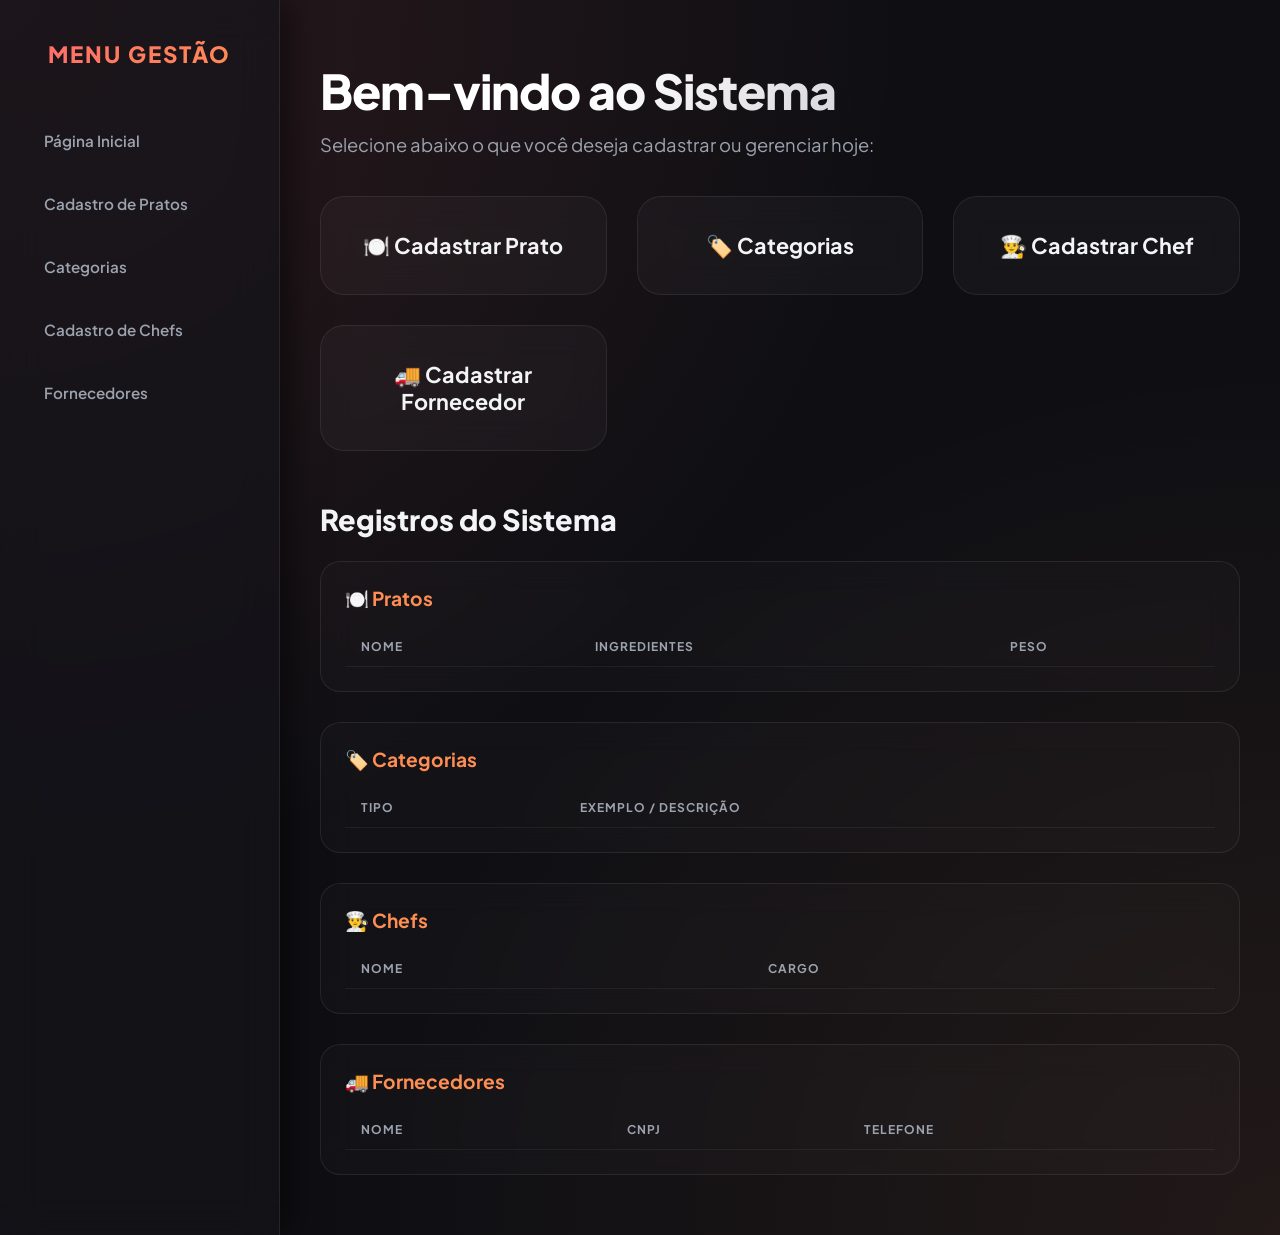
==== commit 37fdbadb: "finalizacao do css e html" ====
--- a/frontend/index.html
+++ b/frontend/index.html
@@ -2,12 +2,14 @@
 <html lang="pt-BR">
 <head>
     <meta charset="UTF-8">
+    <meta name="viewport" content="width=device-width, initial-scale=1.0">
     <title>Início - Gestão</title>
     <link rel="stylesheet" href="Style/style.css">
 </head>
 <body>
     <nav>
         <h2>Menu Gestão</h2>
+        <a href="index.html">Página Inicial</a>
         <a href="prato.html">Cadastro de Pratos</a>
         <a href="categoria.html">Categorias</a>
         <a href="chef.html">Cadastro de Chefs</a>
@@ -18,16 +20,84 @@
         <section class="page">
             <h1>Bem-vindo ao Sistema</h1>
             <p>Selecione abaixo o que você deseja cadastrar ou gerenciar hoje:</p>
+
             <div class="home-cards">
-                <a href="pratos.html" class="card">
+                <a href="prato.html" class="card">
                     <h3>🍽️ Cadastrar Prato</h3>
                 </a>
-                <a href="chefs.html" class="card">
+                <a href="categoria.html" class="card">
+                    <h3>🏷️ Categorias</h3>
+                </a>
+                <a href="chef.html" class="card">
                     <h3>👨‍🍳 Cadastrar Chef</h3>
                 </a>
-                <a href="fornecedores.html" class="card">
+                <a href="fornecedor.html" class="card">
                     <h3>🚚 Cadastrar Fornecedor</h3>
                 </a>
+            </div>
+
+            <div class="registered-section">
+                <h2>Registros do Sistema</h2>
+                
+                <div class="tables-grid">
+                    <div class="table-card">
+                        <h3>🍽️ Pratos</h3>
+                        <div class="table-container">
+                            <table>
+                                <thead>
+                                    <tr>
+                                        <th>Nome</th>
+                                        <th>Ingredientes</th>
+                                        <th>Peso</th>
+                                    </tr>
+                                </thead>
+                            </table>
+                        </div>
+                    </div>
+
+                    <div class="table-card">
+                        <h3>🏷️ Categorias</h3>
+                        <div class="table-container">
+                            <table>
+                                <thead>
+                                    <tr>
+                                        <th>Tipo</th>
+                                        <th>Exemplo / Descrição</th>
+                                    </tr>
+                                </thead>
+                            </table>
+                        </div>
+                    </div>
+
+                    <div class="table-card">
+                        <h3>👨‍🍳 Chefs</h3>
+                        <div class="table-container">
+                            <table>
+                                <thead>
+                                    <tr>
+                                        <th>Nome</th>
+                                        <th>Cargo</th>
+                                    </tr>
+                                </thead>
+                            </table>
+                        </div>
+                    </div>
+
+                    <div class="table-card">
+                        <h3>🚚 Fornecedores</h3>
+                        <div class="table-container">
+                            <table>
+                                <thead>
+                                    <tr>
+                                        <th>Nome</th>
+                                        <th>CNPJ</th>
+                                        <th>Telefone</th>
+                                    </tr>
+                                </thead>
+                            </table>
+                        </div>
+                    </div>
+                </div>
             </div>
         </section>
     </main>
--- a/frontend/Style/style.css
+++ b/frontend/Style/style.css
@@ -0,0 +1,260 @@
+@import url('https://fonts.googleapis.com/css2?family=Plus+Jakarta+Sans:wght@400;600;700;800&display=swap');
+
+* {
+    margin: 0;
+    padding: 0;
+    box-sizing: border-box;
+    font-family: 'Plus Jakarta Sans', sans-serif;
+}
+
+body {
+    display: flex;
+    min-height: 100vh;
+    background: #0f0f13;
+    background-image: 
+        radial-gradient(at 0% 0%, rgba(255, 107, 107, 0.12) 0px, transparent 50%),
+        radial-gradient(at 100% 100%, rgba(255, 142, 83, 0.08) 0px, transparent 50%);
+    color: #f3f4f6;
+    overflow-x: hidden;
+}
+
+nav {
+    width: 280px;
+    background: rgba(20, 20, 27, 0.65);
+    backdrop-filter: blur(20px);
+    -webkit-backdrop-filter: blur(20px);
+    border-right: 1px solid rgba(255, 255, 255, 0.08);
+    padding: 40px 24px;
+    display: flex;
+    flex-direction: column;
+    gap: 12px;
+    box-shadow: 10px 0 30px rgba(0, 0, 0, 0.5);
+}
+
+nav h2 {
+    font-size: 1.4rem;
+    font-weight: 800;
+    text-align: center;
+    margin-bottom: 35px;
+    background: linear-gradient(135deg, #ff6b6b, #ff8e53);
+    -webkit-background-clip: text;
+    -webkit-text-fill-color: transparent;
+    text-transform: uppercase;
+    letter-spacing: 2px;
+}
+
+nav a {
+    text-decoration: none;
+    color: #9ca3af;
+    padding: 16px 20px;
+    border-radius: 14px;
+    font-weight: 600;
+    font-size: 0.95rem;
+    transition: all 0.3s cubic-bezier(0.4, 0, 0.2, 1);
+}
+
+nav a:hover {
+    color: #ffffff;
+    background: rgba(255, 107, 107, 0.12);
+    transform: translateX(6px);
+    box-shadow: inset 0 0 0 1px rgba(255, 107, 107, 0.3);
+}
+
+main {
+    flex: 1;
+    padding: 60px 40px;
+    display: flex;
+    justify-content: center;
+}
+
+.page {
+    max-width: 1200px;
+    width: 100%;
+}
+
+.page h1 {
+    font-size: 3rem;
+    font-weight: 800;
+    margin-bottom: 12px;
+    background: linear-gradient(135deg, #ffffff 30%, #a1a1aa);
+    -webkit-background-clip: text;
+    -webkit-text-fill-color: transparent;
+    letter-spacing: -1px;
+}
+
+.page p {
+    font-size: 1.15rem;
+    color: #9ca3af;
+    margin-bottom: 40px;
+}
+
+.home-cards {
+    display: grid;
+    grid-template-columns: repeat(auto-fit, minmax(260px, 1fr));
+    gap: 30px;
+    margin-bottom: 50px;
+}
+
+.card {
+    text-decoration: none;
+    background: rgba(255, 255, 255, 0.03);
+    backdrop-filter: blur(16px);
+    -webkit-backdrop-filter: blur(16px);
+    border: 1px solid rgba(255, 255, 255, 0.08);
+    border-radius: 24px;
+    padding: 35px 25px;
+    text-align: center;
+    position: relative;
+    overflow: hidden;
+    transition: all 0.4s cubic-bezier(0.175, 0.885, 0.32, 1.275);
+}
+
+.card::before {
+    content: '';
+    position: absolute;
+    top: 0;
+    left: -100%;
+    width: 100%;
+    height: 100%;
+    background: linear-gradient(90deg, transparent, rgba(255, 255, 255, 0.08), transparent);
+    transition: 0.6s;
+}
+
+.card:hover::before {
+    left: 100%;
+}
+
+.card h3 {
+    color: #f3f4f6;
+    font-size: 1.35rem;
+    font-weight: 700;
+    display: flex;
+    flex-direction: column;
+    align-items: center;
+    gap: 12px;
+    transition: transform 0.3s ease;
+}
+
+.card:hover {
+    transform: translateY(-8px) scale(1.02);
+    background: rgba(255, 255, 255, 0.06);
+    border-color: rgba(255, 107, 107, 0.4);
+    box-shadow: 
+        0 20px 40px rgba(0, 0, 0, 0.4),
+        0 0 30px rgba(255, 107, 107, 0.15);
+}
+
+.card:hover h3 {
+    color: #ff8e53;
+}
+
+/* ESTILIZAÇÃO DAS TABELAS DE CADASTRO */
+.registered-section h2 {
+    font-size: 1.8rem;
+    font-weight: 800;
+    margin-bottom: 24px;
+    color: #f3f4f6;
+}
+
+.tables-grid {
+    display: grid;
+    grid-template-columns: repeat(auto-fit, minmax(480px, 1fr));
+    gap: 30px;
+}
+
+.table-card {
+    background: rgba(255, 255, 255, 0.02);
+    backdrop-filter: blur(16px);
+    -webkit-backdrop-filter: blur(16px);
+    border: 1px solid rgba(255, 255, 255, 0.08);
+    border-radius: 20px;
+    padding: 24px;
+    display: flex;
+    flex-direction: column;
+    gap: 16px;
+}
+
+.table-card h3 {
+    font-size: 1.2rem;
+    font-weight: 700;
+    color: #ff8e53;
+}
+
+.table-container {
+    overflow-x: auto;
+}
+
+table {
+    width: 100%;
+    border-collapse: collapse;
+    text-align: left;
+}
+
+th, td {
+    padding: 12px 16px;
+    border-bottom: 1px solid rgba(255, 255, 255, 0.06);
+}
+
+th {
+    font-size: 0.75rem;
+    text-transform: uppercase;
+    letter-spacing: 1px;
+    color: #9ca3af;
+    font-weight: 700;
+}
+
+td {
+    color: #d1d5db;
+    font-size: 0.9rem;
+}
+
+td.highlight {
+    color: #ffffff;
+    font-weight: 600;
+}
+
+tr:last-child td {
+    border-bottom: none;
+}
+
+tr:hover td {
+    background: rgba(255, 255, 255, 0.02);
+}
+
+.badge {
+    display: inline-block;
+    padding: 2px 10px;
+    border-radius: 12px;
+    font-size: 0.8rem;
+    font-weight: 600;
+    background: rgba(255, 107, 107, 0.15);
+    color: #ff6b6b;
+    border: 1px solid rgba(255, 107, 107, 0.3);
+}
+
+@media (max-width: 1024px) {
+    .tables-grid {
+        grid-template-columns: 1fr;
+    }
+}
+
+@media (max-width: 850px) {
+    body {
+        flex-direction: column;
+    }
+
+    nav {
+        width: 100%;
+        border-right: none;
+        border-bottom: 1px solid rgba(255, 255, 255, 0.08);
+        padding: 25px 20px;
+    }
+
+    main {
+        padding: 40px 20px;
+    }
+
+    .page h1 {
+        font-size: 2.2rem;
+    }
+}
